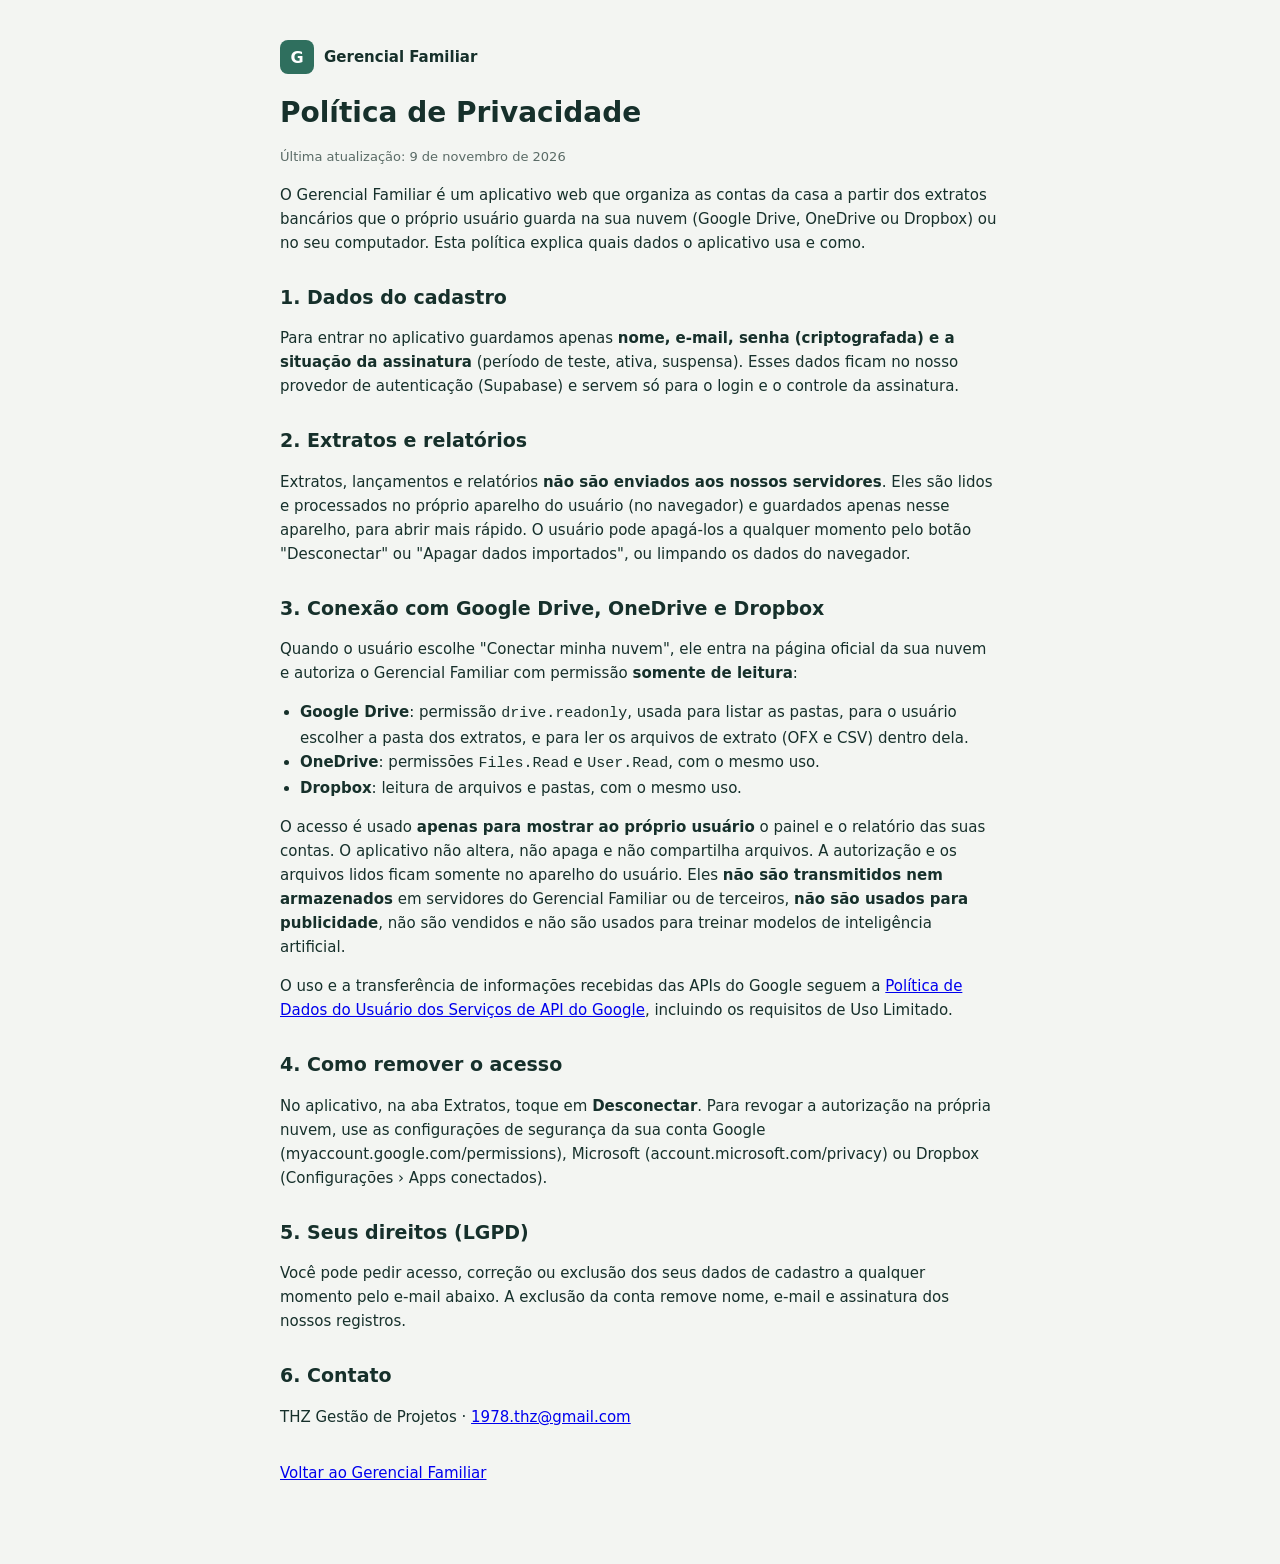
==== privacidade.html @ ddad7dd0 "Conectar minha nuvem: leitura automática da pasta no Google Drive, OneDrive e Dropbox Co-Authored-By" ====
<!doctype html>
<html lang="pt-BR">
<head>
<meta charset="utf-8">
<meta name="viewport" content="width=device-width, initial-scale=1">
<title>Política de Privacidade · Gerencial Familiar</title>
<link rel="icon" href="icons/icon.svg" type="image/svg+xml">
<link rel="stylesheet" href="styles.css">
<style>
  main{max-width:760px;margin:0 auto;padding:32px 20px 60px}
  h1{font-size:28px;margin-bottom:6px}
  h2{font-size:19px;margin:28px 0 8px}
  p,li{line-height:1.6}
  ul{padding-left:20px}
</style>
</head>
<body>
<main>
  <div class="brand" style="margin-bottom:18px"><div class="brand-mark">G</div><b>Gerencial Familiar</b></div>
  <h1>Política de Privacidade</h1>
  <p class="muted small">Última atualização: 9 de novembro de 2026</p>

  <p>O Gerencial Familiar é um aplicativo web que organiza as contas da casa a partir dos extratos bancários que o próprio usuário guarda na sua nuvem (Google Drive, OneDrive ou Dropbox) ou no seu computador. Esta política explica quais dados o aplicativo usa e como.</p>

  <h2>1. Dados do cadastro</h2>
  <p>Para entrar no aplicativo guardamos apenas <b>nome, e-mail, senha (criptografada) e a situação da assinatura</b> (período de teste, ativa, suspensa). Esses dados ficam no nosso provedor de autenticação (Supabase) e servem só para o login e o controle da assinatura.</p>

  <h2>2. Extratos e relatórios</h2>
  <p>Extratos, lançamentos e relatórios <b>não são enviados aos nossos servidores</b>. Eles são lidos e processados no próprio aparelho do usuário (no navegador) e guardados apenas nesse aparelho, para abrir mais rápido. O usuário pode apagá-los a qualquer momento pelo botão "Desconectar" ou "Apagar dados importados", ou limpando os dados do navegador.</p>

  <h2>3. Conexão com Google Drive, OneDrive e Dropbox</h2>
  <p>Quando o usuário escolhe "Conectar minha nuvem", ele entra na página oficial da sua nuvem e autoriza o Gerencial Familiar com permissão <b>somente de leitura</b>:</p>
  <ul>
    <li><b>Google Drive</b>: permissão <span class="num">drive.readonly</span>, usada para listar as pastas, para o usuário escolher a pasta dos extratos, e para ler os arquivos de extrato (OFX e CSV) dentro dela.</li>
    <li><b>OneDrive</b>: permissões <span class="num">Files.Read</span> e <span class="num">User.Read</span>, com o mesmo uso.</li>
    <li><b>Dropbox</b>: leitura de arquivos e pastas, com o mesmo uso.</li>
  </ul>
  <p>O acesso é usado <b>apenas para mostrar ao próprio usuário</b> o painel e o relatório das suas contas. O aplicativo não altera, não apaga e não compartilha arquivos. A autorização e os arquivos lidos ficam somente no aparelho do usuário. Eles <b>não são transmitidos nem armazenados</b> em servidores do Gerencial Familiar ou de terceiros, <b>não são usados para publicidade</b>, não são vendidos e não são usados para treinar modelos de inteligência artificial.</p>
  <p>O uso e a transferência de informações recebidas das APIs do Google seguem a <a href="https://developers.google.com/terms/api-services-user-data-policy" target="_blank" rel="noopener">Política de Dados do Usuário dos Serviços de API do Google</a>, incluindo os requisitos de Uso Limitado.</p>

  <h2>4. Como remover o acesso</h2>
  <p>No aplicativo, na aba Extratos, toque em <b>Desconectar</b>. Para revogar a autorização na própria nuvem, use as configurações de segurança da sua conta Google (myaccount.google.com/permissions), Microsoft (account.microsoft.com/privacy) ou Dropbox (Configurações › Apps conectados).</p>

  <h2>5. Seus direitos (LGPD)</h2>
  <p>Você pode pedir acesso, correção ou exclusão dos seus dados de cadastro a qualquer momento pelo e-mail abaixo. A exclusão da conta remove nome, e-mail e assinatura dos nossos registros.</p>

  <h2>6. Contato</h2>
  <p>THZ Gestão de Projetos · <a href="mailto:1978.thz@gmail.com">1978.thz@gmail.com</a></p>

  <p style="margin-top:32px"><a href="./">Voltar ao Gerencial Familiar</a></p>
</main>
</body>
</html>
---- styles.css ----
/* Layout: barra fixa no topo + coluna única de até 1080px; painel em grade que vira uma coluna no celular. Livro-caixa: verde-razão + açafrão. */
:root{
  --bg:#f3f5f2;--card:#ffffff;--ink:#16302b;--muted:#5a6b66;--line:#dde4df;
  --accent:#2f6f5e;--accent-ink:#ffffff;--accent-soft:#e3efe9;--hi:#b7791f;--hi-soft:#fbf1df;
  --good:#1d7a48;--bad:#b3261e;--bad-soft:#fbe9e7;
  --f-display:"Bricolage Grotesque",ui-sans-serif,system-ui,sans-serif;
  --f-body:"Instrument Sans",system-ui,-apple-system,"Segoe UI",Roboto,sans-serif;
  --f-num:"IBM Plex Mono",ui-monospace,Menlo,Consolas,monospace;
}
@media (prefers-color-scheme: dark){:root:not([data-theme="light"]){
  --bg:#0f1715;--card:#17211e;--ink:#e3ece8;--muted:#98aaa3;--line:#2a3833;
  --accent:#6fbfa6;--accent-ink:#0f1715;--accent-soft:#1d2e29;--hi:#e0a64b;--hi-soft:#2c2416;
  --good:#5fcf8f;--bad:#ff8f86;--bad-soft:#341c1a;color-scheme:dark}}
:root[data-theme="dark"]{
  --bg:#0f1715;--card:#17211e;--ink:#e3ece8;--muted:#98aaa3;--line:#2a3833;
  --accent:#6fbfa6;--accent-ink:#0f1715;--accent-soft:#1d2e29;--hi:#e0a64b;--hi-soft:#2c2416;
  --good:#5fcf8f;--bad:#ff8f86;--bad-soft:#341c1a;color-scheme:dark}
*{box-sizing:border-box}
[hidden]{display:none!important}
html{overflow-x:hidden}
body{background:var(--bg);color:var(--ink);font:15px/1.5 var(--f-body);overflow-x:clip}
body::before{content:"";position:fixed;inset:0 0 auto;height:env(safe-area-inset-top,0px);z-index:10;background:var(--card)}
.wrap{max-width:1080px;margin:0 auto;padding-left:max(16px,env(safe-area-inset-left,0px));padding-right:max(16px,env(safe-area-inset-right,0px))}
h1,h2,h3{font-family:var(--f-display);text-wrap:balance;margin:0}
h1{font-size:22px}h2{font-size:18px}h3{font-size:15px}
.muted{color:var(--muted)}.small{font-size:13px}
.num{font-family:var(--f-num);font-variant-numeric:tabular-nums}
.neg{color:var(--bad)}.pos{color:var(--good)}
button,.btn{font:600 14px var(--f-body);border-radius:8px;border:1px solid var(--line);background:var(--card);color:var(--ink);padding:9px 14px;cursor:pointer;display:inline-flex;align-items:center;gap:6px;text-decoration:none}
button.pri{background:var(--accent);color:var(--accent-ink);border-color:var(--accent)}
button:hover{filter:brightness(.97)}
button:focus-visible,input:focus-visible,select:focus-visible,a:focus-visible{outline:2px solid var(--hi);outline-offset:2px}
input,select{font:inherit;color:var(--ink);background:var(--card);border:1px solid var(--line);border-radius:8px;padding:9px 11px;width:100%}
label.f{display:flex;flex-direction:column;gap:4px;font-size:13px;color:var(--muted)}
.tag{display:inline-block;font:500 11.5px var(--f-body);letter-spacing:.04em;text-transform:uppercase;padding:2px 8px;border-radius:99px;background:var(--accent-soft);color:var(--accent)}
.tag.warn{background:var(--hi-soft);color:var(--hi)}
.note{background:var(--hi-soft);border-radius:8px;padding:10px 12px;font-size:13.5px}

/* login */
#login{min-height:100%;display:grid;place-items:center;padding-block:40px}
.login-box{width:100%;max-width:400px;display:flex;flex-direction:column;gap:14px}
.brand{display:flex;align-items:center;gap:10px}
.brand-mark{width:34px;height:34px;border-radius:8px;background:var(--accent);color:var(--accent-ink);display:grid;place-items:center;font:700 16px var(--f-display)}
.login-card{background:var(--card);border:1px solid var(--line);border-radius:12px;padding:20px;display:flex;flex-direction:column;gap:12px}
.err{color:var(--bad);font-size:13px;min-height:1em}

/* app */
header.top{position:sticky;top:env(safe-area-inset-top,0px);z-index:5;background:var(--card);border-bottom:1px solid var(--line)}
.top-row{display:flex;align-items:center;justify-content:space-between;gap:10px;padding-block:10px}
nav.tabs{display:flex;gap:2px;overflow-x:auto;scrollbar-width:none}
nav.tabs button{white-space:nowrap;flex:none}
nav.tabs button{border:0;border-bottom:3px solid transparent;border-radius:0;background:none;color:var(--muted);padding:9px 12px}
nav.tabs button.on{color:var(--accent);border-bottom-color:var(--accent)}
main{padding-block:18px 60px}
section.view{display:none;flex-direction:column;gap:16px}section.view.on{display:flex}
.panel{background:var(--card);border:1px solid var(--line);border-radius:12px;padding:16px;display:flex;flex-direction:column;gap:12px;min-width:0}
.row{display:flex;flex-wrap:wrap;gap:10px;align-items:end}
.row>*{flex:1 1 200px;min-width:0}
.row>.auto{flex:0 0 auto}
.kpis{display:grid;grid-template-columns:repeat(auto-fit,minmax(180px,1fr));gap:10px}
.kpi{background:var(--card);border:1px solid var(--line);border-radius:10px;padding:12px 14px}
.kpi .l{font-size:12px;letter-spacing:.04em;text-transform:uppercase;color:var(--muted)}
.kpi .v{font:500 21px var(--f-num);margin-top:4px;white-space:nowrap}
.grid2{display:grid;grid-template-columns:1fr 1fr;gap:16px}
@media (max-width:760px){.grid2{grid-template-columns:1fr}}
.tbl{overflow-x:auto}
table{width:100%;border-collapse:collapse;font-size:14px}
th{text-align:left;font-weight:600;font-size:12px;color:var(--muted);text-transform:uppercase;letter-spacing:.04em;border-bottom:1px solid var(--line);padding:8px 6px}
td{border-bottom:1px solid var(--line);padding:8px 6px;vertical-align:top}
td.r,th.r{text-align:right}
.bars{display:flex;flex-direction:column;gap:8px}
.bar{display:grid;grid-template-columns:120px 1fr 96px;gap:8px;align-items:center;font-size:13.5px}
.bar .track{height:12px;background:var(--accent-soft);border-radius:3px;overflow:hidden}
.bar .fill{height:100%;background:var(--accent)}
@media (max-width:460px){.bar{grid-template-columns:90px 1fr 84px}}
.cloud{display:grid;grid-template-columns:repeat(auto-fit,minmax(150px,1fr));gap:8px}
.cloud label{border:1px solid var(--line);border-radius:10px;padding:10px 12px;display:flex;gap:8px;align-items:center;cursor:pointer;font-weight:500}
.cloud input{width:auto}
.cloud label:has(input:checked){border-color:var(--accent);background:var(--accent-soft)}
ul.files{list-style:none;margin:0;padding:0;display:flex;flex-direction:column;gap:4px;font-size:13.5px}
ul.files li{display:flex;justify-content:space-between;gap:10px;border-bottom:1px dashed var(--line);padding-block:4px}
ul.files li span:first-child{min-width:0;overflow-wrap:anywhere}

/* relatório (sempre claro, é o que vira PDF/PNG) */
.rel-out{overflow-x:auto}
#rel{width:760px;max-width:none;background:#ffffff;color:#16302b;padding:32px 36px;border-radius:6px;border:1px solid var(--line);font-family:var(--f-body)}
#rel .rh{display:flex;justify-content:space-between;align-items:flex-start;border-bottom:2px solid #2f6f5e;padding-bottom:12px;margin-bottom:16px}
#rel h2{font-size:22px;color:#16302b}
#rel .rk{display:grid;grid-template-columns:repeat(3,1fr);gap:10px;margin-bottom:18px}
#rel .rk div{border:1px solid #dde4df;border-radius:6px;padding:10px}
#rel .rk span{display:block;font-size:11px;text-transform:uppercase;letter-spacing:.05em;color:#5a6b66}
#rel .rk b{font:500 18px var(--f-num)}
#rel table th{color:#5a6b66;border-color:#dde4df}#rel table td{border-color:#dde4df}
#rel .neg{color:#b3261e}#rel .pos{color:#1d7a48}
#rel .rb{display:grid;grid-template-columns:150px 1fr 100px;gap:8px;align-items:center;font-size:13px;margin-bottom:6px}
#rel .rb i{display:block;height:10px;background:#2f6f5e;border-radius:2px}
#rel .foot{margin-top:18px;font-size:11.5px;color:#5a6b66;border-top:1px solid #dde4df;padding-top:8px}
.toast{position:fixed;left:50%;transform:translateX(-50%);bottom:calc(18px + env(safe-area-inset-bottom,0px));background:var(--ink);color:var(--bg);padding:10px 16px;border-radius:8px;font-size:14px;max-width:calc(100% - 32px);z-index:20}
@media (prefers-reduced-motion:no-preference){.toast{transition:opacity .2s}}
.banner{background:var(--hi-soft);color:var(--ink);font-size:13px;padding-block:6px;text-align:center}
.link{background:none;border:0;padding:0;color:var(--accent);font-weight:600;text-decoration:underline;cursor:pointer}
.ok{color:var(--good);font-size:13px;min-height:1em}

/* ---------- como usar ---------- */
.guia-topo{flex-direction:row;align-items:center;justify-content:space-between;flex-wrap:wrap}
.prog{display:flex;align-items:center;gap:10px;min-width:220px}
.prog .track{flex:1;height:10px;background:var(--accent-soft);border-radius:99px;overflow:hidden}
.prog .fill{height:100%;width:0;background:var(--accent);transition:width .3s}
.prog-n{font-weight:500;color:var(--accent)}
ol.passos{list-style:none;margin:0;padding:0;display:flex;flex-direction:column;gap:10px;counter-reset:p}
ol.passos>li{counter-increment:p;background:var(--card);border:1px solid var(--line);border-radius:12px;padding:14px 16px;display:flex;flex-direction:column;gap:8px}
ol.passos>li p{margin:0}
ol.passos>li>button{align-self:flex-start}
.p-head{display:flex;align-items:center;gap:10px}
.p-head h3{font-size:17px}
.p-ck{flex:none;width:28px;height:28px;border-radius:50%;border:2px solid var(--line);display:grid;place-items:center;font:600 13px var(--f-num);color:var(--muted)}
.p-ck::before{content:counter(p)}
ol.passos>li.feito{border-color:var(--accent);background:linear-gradient(var(--accent-soft),var(--accent-soft)) left/4px 100% no-repeat,var(--card)}
ol.passos>li.feito .p-ck{background:var(--accent);border-color:var(--accent);color:var(--accent-ink)}
ol.passos>li.feito .p-ck::before{content:"✓"}
.ck-manual{display:flex;align-items:center;gap:8px;font-size:13.5px;cursor:pointer;align-self:flex-start}
.ck-manual input{width:auto;accent-color:var(--accent)}
pre.arvore{margin:0;font:13px/1.55 var(--f-num);background:var(--bg);border:1px solid var(--line);border-radius:8px;padding:10px 12px;overflow-x:auto}
ol.rotina,ul.dicas{margin:0;padding-left:20px;display:flex;flex-direction:column;gap:8px;font-size:14px}
details{border-top:1px solid var(--line);padding:10px 0}
details:first-of-type{border-top:0;padding-top:0}
details summary{cursor:pointer;font-weight:600}
details p{margin:8px 0 0;font-size:14px;color:var(--muted)}

/* ---------- celular e tablet ---------- */
.ico{display:none;width:22px;height:22px;fill:none;stroke:currentColor;stroke-width:1.8;stroke-linecap:round;stroke-linejoin:round}
.top-acoes{display:flex;gap:8px}
.adm-acoes{white-space:nowrap}
html.movel button,html.movel input,html.movel select{min-height:44px}
html.movel input,html.movel select{font-size:16px}
html.movel *{-webkit-tap-highlight-color:transparent}
@media (max-width:760px){
  /* Navegação embaixo, ao alcance do polegar */
  nav.tabs{position:fixed;left:0;right:0;bottom:0;z-index:15;background:var(--card);border-top:1px solid var(--line);
    padding:4px max(4px,env(safe-area-inset-left,0px)) calc(4px + env(safe-area-inset-bottom,0px));gap:0;overflow:visible;box-shadow:0 -4px 16px rgba(0,0,0,.05)}
  nav.tabs button{flex:1 1 0;min-width:0;flex-direction:column;justify-content:center;gap:3px;font-size:11px;font-weight:600;padding:6px 2px;border:0;min-height:56px}
  nav.tabs button span{overflow:hidden;text-overflow:ellipsis;max-width:100%}
  nav.tabs button .ico{display:block;padding:3px 10px;width:44px;height:28px;border-radius:99px;box-sizing:border-box}
  nav.tabs button.on{color:var(--accent);border:0}
  nav.tabs button.on .ico{background:var(--accent-soft)}
  main{padding-block:12px calc(96px + env(safe-area-inset-bottom,0px))}
  .toast{bottom:calc(80px + env(safe-area-inset-bottom,0px))}
  .top-row{padding-block:8px}
  .top-row h1{font-size:18px}
  .panel{padding:14px;border-radius:14px}
  .row>*{flex:1 1 100%}
  .row>button.auto{flex:1 1 calc(50% - 6px)}
  .kpis{grid-template-columns:1fr 1fr;gap:8px}
  .kpi{padding:10px 12px}
  .kpi .v{font-size:17px}
  input,select{font-size:16px}
  /* Lançamentos em cartões */
  #lanc tr:first-child{display:none}
  #lanc tr{display:grid;grid-template-columns:auto auto 1fr;grid-template-areas:"d d v" "dt c ct";gap:4px 8px;padding:10px 2px;border-bottom:1px solid var(--line);align-items:center}
  #lanc td{border:0;padding:0}
  #lanc td:nth-child(1){grid-area:dt;font-size:12px;color:var(--muted)}
  #lanc td:nth-child(2){grid-area:d;font-weight:500;overflow-wrap:anywhere}
  #lanc td:nth-child(3){grid-area:c}
  #lanc td:nth-child(4){grid-area:ct;font-size:12px;color:var(--muted);text-align:right;overflow:hidden;text-overflow:ellipsis;white-space:nowrap}
  #lanc td:nth-child(5){grid-area:v;text-align:right;font-weight:500;white-space:nowrap}
  /* Administração em cartões */
  #adm-tab tr:first-child{display:none}
  #adm-tab tr{display:grid;grid-template-columns:1fr 1fr;gap:8px 10px;padding:12px 0;border-bottom:1px solid var(--line)}
  #adm-tab td{border:0;padding:0}
  #adm-tab td:first-child{grid-column:1/-1}
  #adm-tab td[data-l]::before{content:attr(data-l);display:block;font-size:11px;letter-spacing:.04em;text-transform:uppercase;color:var(--muted);margin-bottom:2px}
  #adm-tab .adm-acoes{grid-column:1/-1;display:flex;gap:8px}
  #adm-tab .adm-acoes button{flex:1}
  .guia-topo{flex-direction:column;align-items:stretch}
  ol.passos>li>button{align-self:stretch;justify-content:center}
}
/* Tablet: abas em cima, mas com área de toque maior */
@media (min-width:761px){html.movel nav.tabs button{padding:12px 16px}}
/* Pré-visualização do relatório cabe na tela (o arquivo continua em tamanho A4) */
.rel-out.encaixe{overflow:hidden}
.rel-out.encaixe #rel{transform-origin:top left}
html.movel .so-pc{display:none}
@media (max-width:760px){
  .top-row{gap:8px}
  .top-row .brand{min-width:0}
  .top-row .brand>div:last-child{min-width:0}
  #fonte-txt{white-space:nowrap;overflow:hidden;text-overflow:ellipsis}
  .top-acoes{flex:none}
  .top-acoes button{padding:6px 10px;font-size:13px;min-height:38px}
  .bar{grid-template-columns:minmax(70px,96px) 1fr auto;gap:8px}
  .bar .num{white-space:nowrap;font-size:13px}
  #evol{font-size:12.5px}
  #evol th,#evol td{padding:7px 4px;white-space:nowrap}
}

/* ---------- conectar minha nuvem ---------- */
.nv-provs{display:grid;grid-template-columns:repeat(auto-fit,minmax(170px,1fr));gap:10px}
.nv-prov{flex-direction:column;align-items:flex-start;gap:2px;padding:14px 16px;border-radius:12px;text-align:left;min-height:64px}
.nv-prov b{font-size:16px}
.nv-prov small{font-weight:500;color:var(--muted);font-size:12.5px}
.nv-prov:not(:disabled):hover{border-color:var(--accent);background:var(--accent-soft)}
.nv-prov:disabled{opacity:.55;cursor:not-allowed}
.nv-status{display:grid;grid-template-columns:1fr 1fr;gap:12px;background:var(--accent-soft);border-radius:10px;padding:12px 14px}
@media (max-width:520px){.nv-status{grid-template-columns:1fr}}
#nv-dlg{border:1px solid var(--line);border-radius:14px;padding:16px;width:min(520px,calc(100vw - 24px));max-height:min(80vh,640px);background:var(--card);color:var(--ink)}
#nv-dlg[open]{display:flex;flex-direction:column;gap:10px}
#nv-dlg::backdrop{background:rgba(10,20,18,.45)}
.nv-dlg-topo{display:flex;justify-content:space-between;align-items:center;gap:10px}
#nv-trilha{display:flex;flex-wrap:wrap;gap:4px;align-items:center;color:var(--muted)}
#nv-lista{list-style:none;margin:0;padding:0;overflow-y:auto;flex:1;min-height:120px;border:1px solid var(--line);border-radius:10px}
#nv-lista li{border-bottom:1px solid var(--line)}
#nv-lista li:last-child{border-bottom:0}
#nv-lista li.muted,#nv-lista li.neg{padding:12px}
.nv-item{width:100%;border:0;border-radius:0;justify-content:flex-start;background:none;padding:12px;min-height:48px;font-weight:500}
.nv-item:hover{background:var(--accent-soft)}
.nv-ic{font-size:18px}
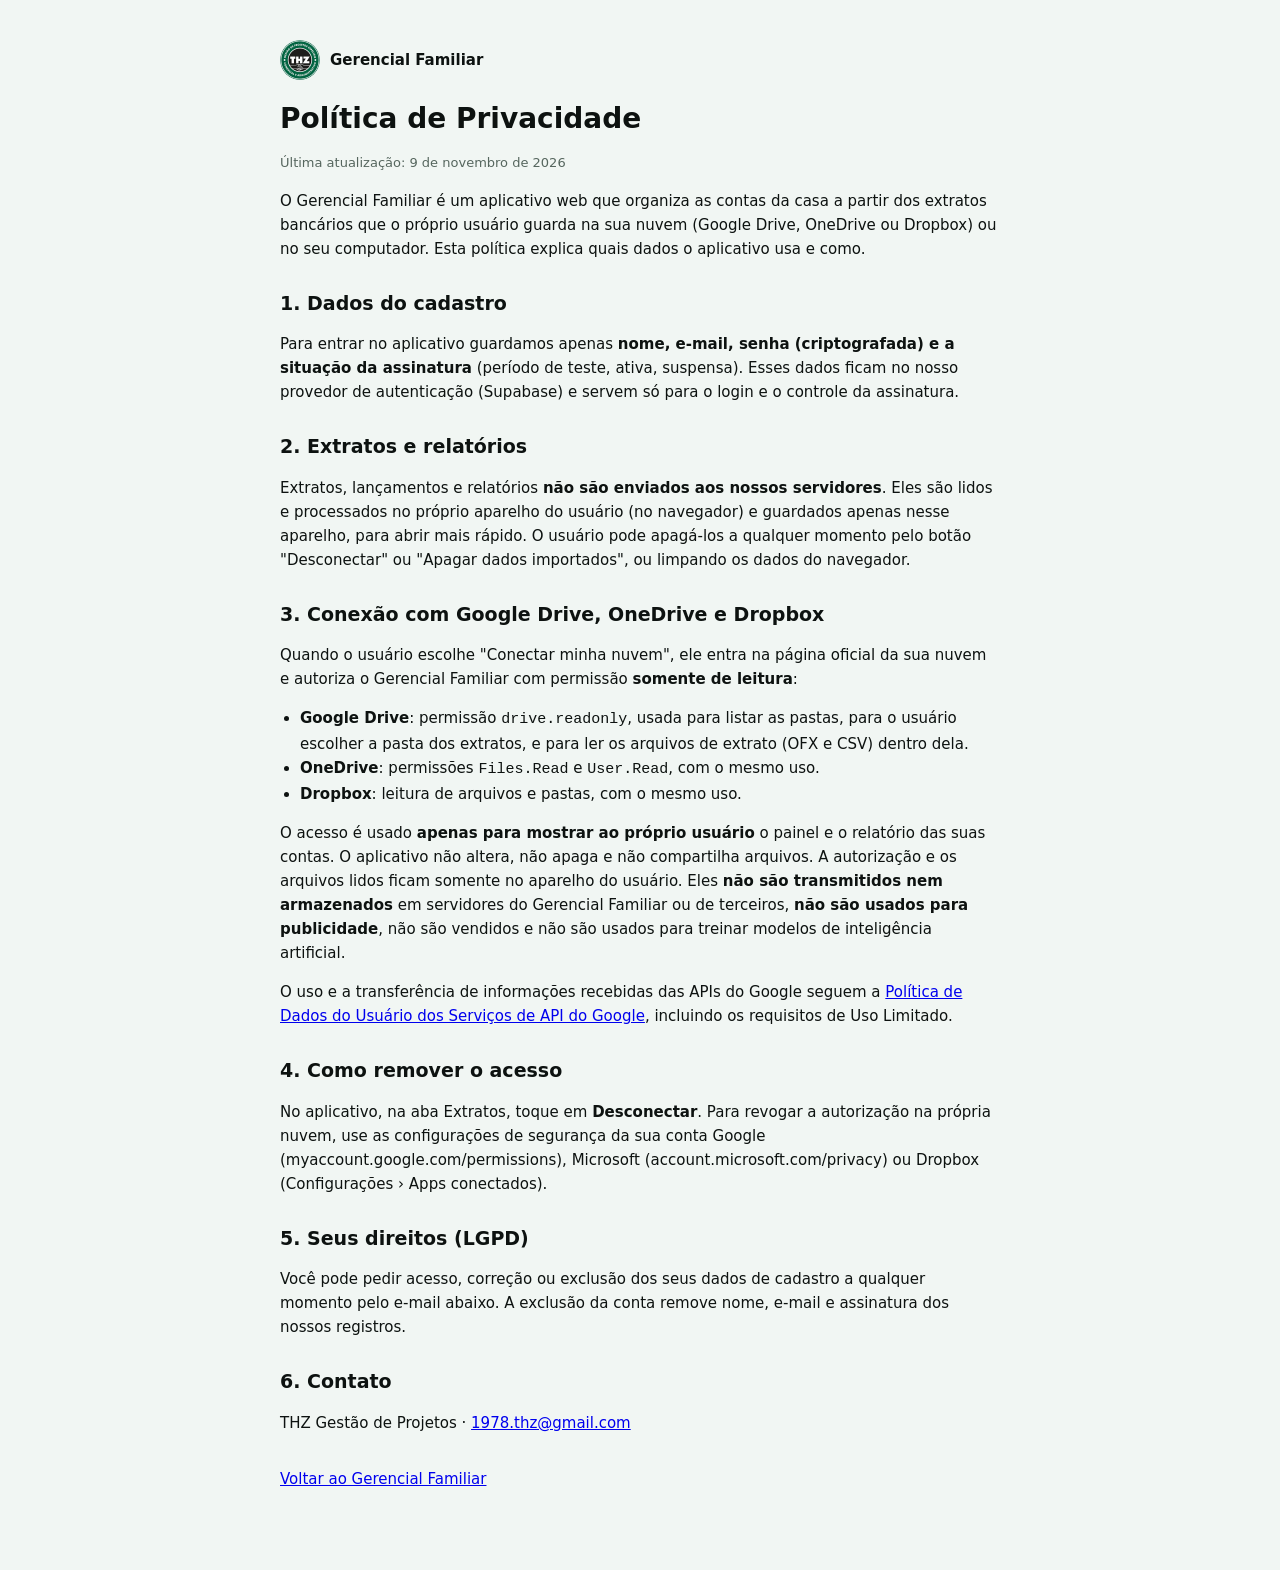
==== commit b34868c2: "Aplicar identidade visual da THZ ao Gerencial Familiar Cores institucionais da THZ (verde #006747, b" ====
--- a/privacidade.html
+++ b/privacidade.html
@@ -16,7 +16,7 @@
 </head>
 <body>
 <main>
-  <div class="brand" style="margin-bottom:18px"><div class="brand-mark">G</div><b>Gerencial Familiar</b></div>
+  <div class="brand" style="margin-bottom:18px"><img class="brand-mark" src="icons/thz-selo.png" alt="THZ"><b>Gerencial Familiar</b></div>
   <h1>Política de Privacidade</h1>
   <p class="muted small">Última atualização: 9 de novembro de 2026</p>
 
--- a/styles.css
+++ b/styles.css
@@ -1,19 +1,19 @@
-/* Layout: barra fixa no topo + coluna única de até 1080px; painel em grade que vira uma coluna no celular. Livro-caixa: verde-razão + açafrão. */
+/* Layout: barra fixa no topo + coluna única de até 1080px; painel em grade que vira uma coluna no celular. Identidade THZ: verde institucional, branco e preto; açafrão só para avisos. */
 :root{
-  --bg:#f3f5f2;--card:#ffffff;--ink:#16302b;--muted:#5a6b66;--line:#dde4df;
-  --accent:#2f6f5e;--accent-ink:#ffffff;--accent-soft:#e3efe9;--hi:#b7791f;--hi-soft:#fbf1df;
+  --bg:#f1f6f3;--card:#ffffff;--ink:#0d1210;--muted:#56665e;--line:#d9e5df;
+  --accent:#006747;--accent-ink:#ffffff;--accent-soft:#e2f2ea;--deep:#0a2a1f;--mint:#bfe9d3;--hi:#b7791f;--hi-soft:#fbf1df;
   --good:#1d7a48;--bad:#b3261e;--bad-soft:#fbe9e7;
-  --f-display:"Bricolage Grotesque",ui-sans-serif,system-ui,sans-serif;
+  --f-display:"Archivo",ui-sans-serif,system-ui,sans-serif;
   --f-body:"Instrument Sans",system-ui,-apple-system,"Segoe UI",Roboto,sans-serif;
   --f-num:"IBM Plex Mono",ui-monospace,Menlo,Consolas,monospace;
 }
 @media (prefers-color-scheme: dark){:root:not([data-theme="light"]){
-  --bg:#0f1715;--card:#17211e;--ink:#e3ece8;--muted:#98aaa3;--line:#2a3833;
-  --accent:#6fbfa6;--accent-ink:#0f1715;--accent-soft:#1d2e29;--hi:#e0a64b;--hi-soft:#2c2416;
+  --bg:#08140f;--card:#0f1f18;--ink:#e6f2ec;--muted:#9db3a8;--line:#22372d;
+  --accent:#7fd3ac;--accent-ink:#08140f;--accent-soft:#143226;--hi:#e0a64b;--hi-soft:#2c2416;
   --good:#5fcf8f;--bad:#ff8f86;--bad-soft:#341c1a;color-scheme:dark}}
 :root[data-theme="dark"]{
-  --bg:#0f1715;--card:#17211e;--ink:#e3ece8;--muted:#98aaa3;--line:#2a3833;
-  --accent:#6fbfa6;--accent-ink:#0f1715;--accent-soft:#1d2e29;--hi:#e0a64b;--hi-soft:#2c2416;
+  --bg:#08140f;--card:#0f1f18;--ink:#e6f2ec;--muted:#9db3a8;--line:#22372d;
+  --accent:#7fd3ac;--accent-ink:#08140f;--accent-soft:#143226;--hi:#e0a64b;--hi-soft:#2c2416;
   --good:#5fcf8f;--bad:#ff8f86;--bad-soft:#341c1a;color-scheme:dark}
 *{box-sizing:border-box}
 [hidden]{display:none!important}
@@ -40,7 +40,10 @@
 #login{min-height:100%;display:grid;place-items:center;padding-block:40px}
 .login-box{width:100%;max-width:400px;display:flex;flex-direction:column;gap:14px}
 .brand{display:flex;align-items:center;gap:10px}
-.brand-mark{width:34px;height:34px;border-radius:8px;background:var(--accent);color:var(--accent-ink);display:grid;place-items:center;font:700 16px var(--f-display)}
+.brand-mark{width:40px;height:40px;border-radius:50%;flex:none;display:block}
+.brand h1{letter-spacing:-.01em}
+.by-thz{text-align:center;font-size:12.5px;color:var(--muted)}
+.by-thz b{color:var(--accent);font-weight:600}
 .login-card{background:var(--card);border:1px solid var(--line);border-radius:12px;padding:20px;display:flex;flex-direction:column;gap:12px}
 .err{color:var(--bad);font-size:13px;min-height:1em}
 
@@ -83,9 +86,9 @@
 
 /* relatório (sempre claro, é o que vira PDF/PNG) */
 .rel-out{overflow-x:auto}
-#rel{width:760px;max-width:none;background:#ffffff;color:#16302b;padding:32px 36px;border-radius:6px;border:1px solid var(--line);font-family:var(--f-body)}
-#rel .rh{display:flex;justify-content:space-between;align-items:flex-start;border-bottom:2px solid #2f6f5e;padding-bottom:12px;margin-bottom:16px}
-#rel h2{font-size:22px;color:#16302b}
+#rel{width:760px;max-width:none;background:#ffffff;color:#0d1210;padding:32px 36px;border-radius:6px;border:1px solid var(--line);font-family:var(--f-body)}
+#rel .rh{display:flex;justify-content:space-between;align-items:flex-start;border-bottom:2px solid #006747;padding-bottom:12px;margin-bottom:16px}
+#rel h2{font-size:22px;color:#0d1210}
 #rel .rk{display:grid;grid-template-columns:repeat(3,1fr);gap:10px;margin-bottom:18px}
 #rel .rk div{border:1px solid #dde4df;border-radius:6px;padding:10px}
 #rel .rk span{display:block;font-size:11px;text-transform:uppercase;letter-spacing:.05em;color:#5a6b66}
@@ -93,7 +96,7 @@
 #rel table th{color:#5a6b66;border-color:#dde4df}#rel table td{border-color:#dde4df}
 #rel .neg{color:#b3261e}#rel .pos{color:#1d7a48}
 #rel .rb{display:grid;grid-template-columns:150px 1fr 100px;gap:8px;align-items:center;font-size:13px;margin-bottom:6px}
-#rel .rb i{display:block;height:10px;background:#2f6f5e;border-radius:2px}
+#rel .rb i{display:block;height:10px;background:#006747;border-radius:2px}
 #rel .foot{margin-top:18px;font-size:11.5px;color:#5a6b66;border-top:1px solid #dde4df;padding-top:8px}
 .toast{position:fixed;left:50%;transform:translateX(-50%);bottom:calc(18px + env(safe-area-inset-bottom,0px));background:var(--ink);color:var(--bg);padding:10px 16px;border-radius:8px;font-size:14px;max-width:calc(100% - 32px);z-index:20}
 @media (prefers-reduced-motion:no-preference){.toast{transition:opacity .2s}}
